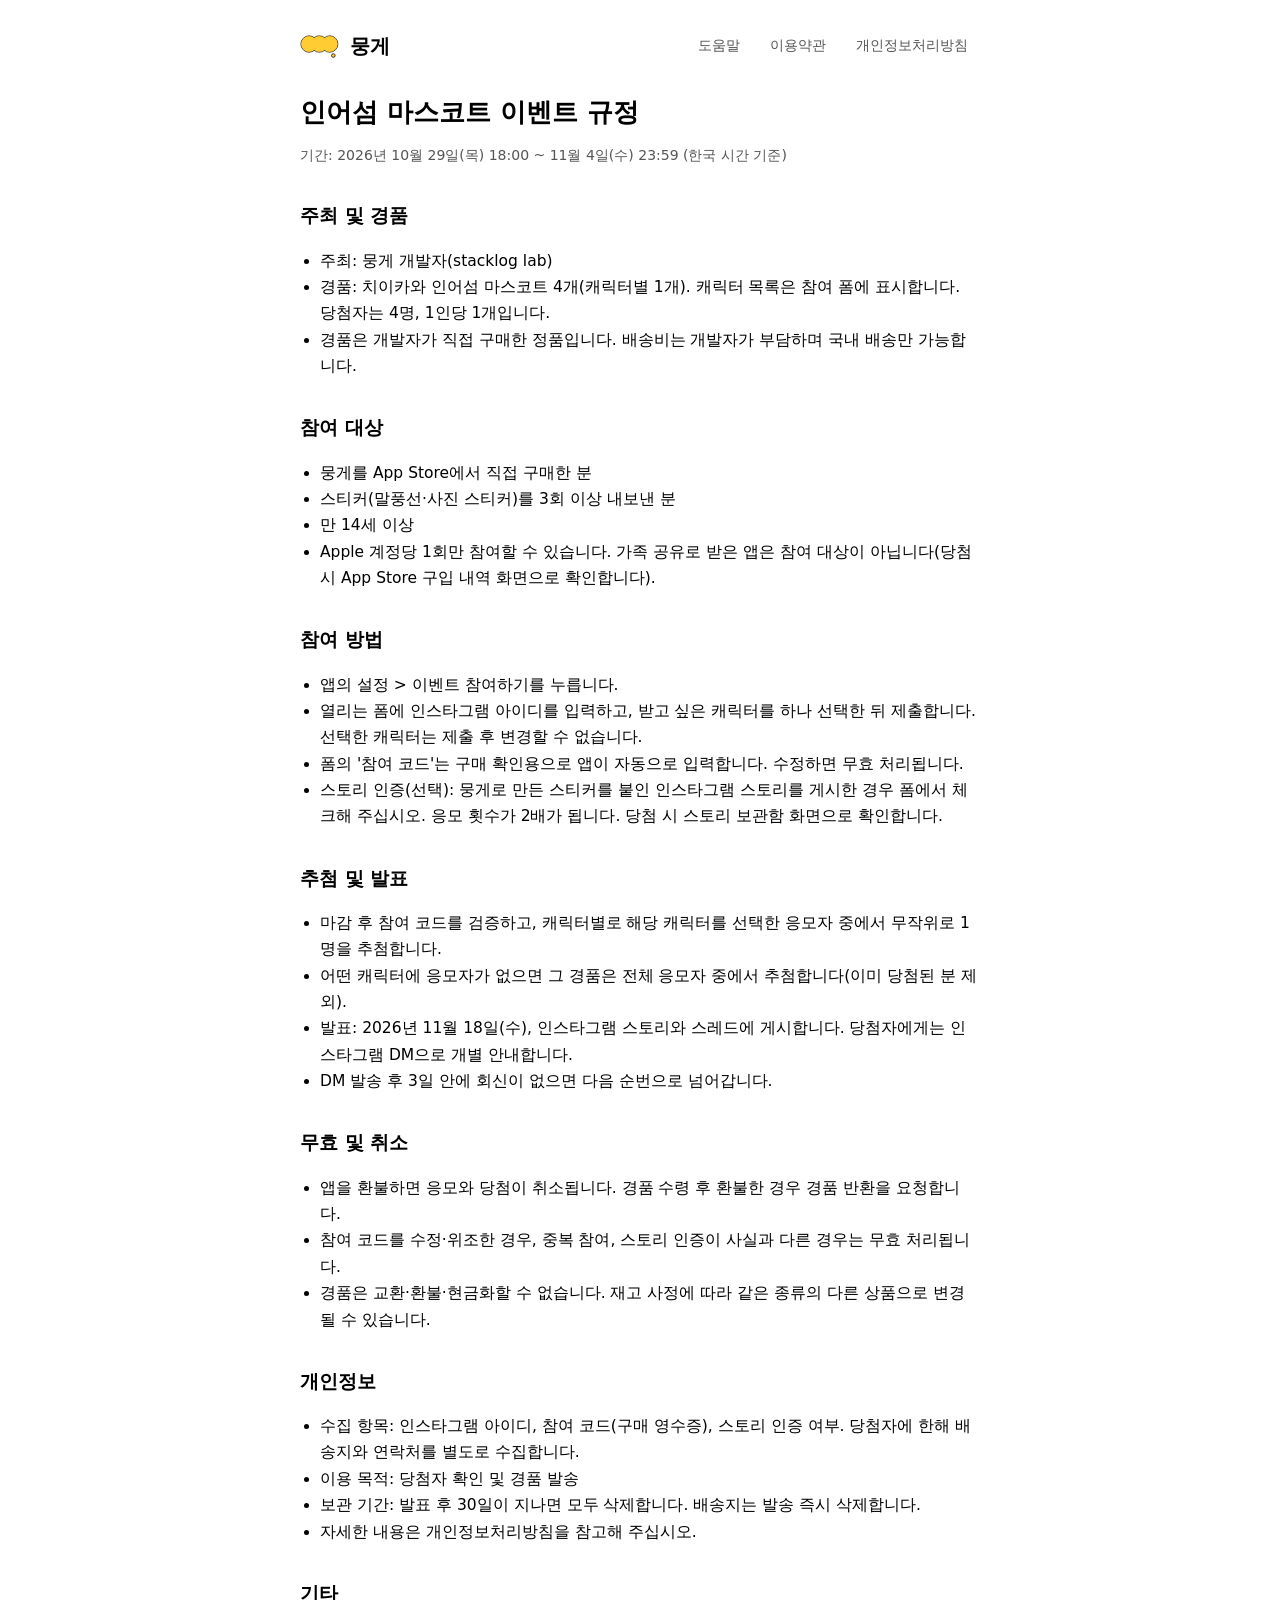
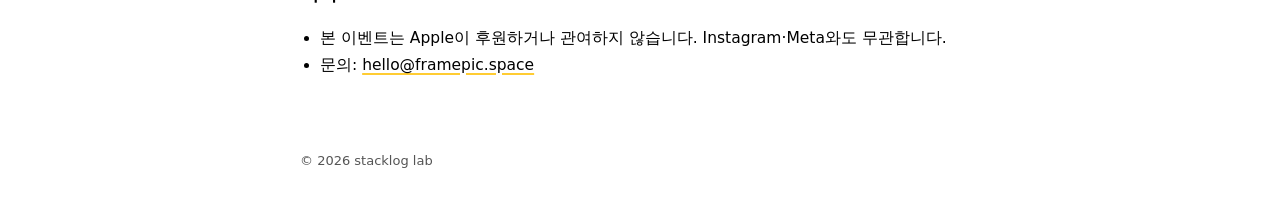
==== event.html @ c493ac80 "Event: rules page + event.json (2026-10-29 – 11-04); privacy policy effective 2026-10-20 (event entr" ====
<!doctype html>
<html lang="ko"><head><meta charset="utf-8"><meta name="viewport" content="width=device-width,initial-scale=1">
<title>인어섬 마스코트 이벤트 규정</title><link rel="stylesheet" href="style.css"></head>
<body><header><a class="brand" href="index.html"><svg viewBox="0 0 132 81" aria-hidden="true"><g fill="#FFCC33" stroke="#000000" stroke-width="2.4"><circle cx="30" cy="34" r="27"/><circle cx="64" cy="34" r="27"/><circle cx="98" cy="34" r="27"/><circle cx="110" cy="72" r="6"/></g><g fill="#FFCC33"><circle cx="30" cy="34" r="25.8"/><circle cx="64" cy="34" r="25.8"/><circle cx="98" cy="34" r="25.8"/></g></svg>뭉게</a><nav><a href="index.html">도움말</a><a href="terms.html">이용약관</a><a href="privacy.html">개인정보처리방침</a></nav></header>
<main><h1>인어섬 마스코트 이벤트 규정</h1>
<p class="date">기간: 2026년 10월 29일(목) 18:00 ~ 11월 4일(수) 23:59 (한국 시간 기준)</p>
<h2>주최 및 경품</h2>
<ul>
<li>주최: 뭉게 개발자(stacklog lab)</li>
<li>경품: 치이카와 인어섬 마스코트 4개(캐릭터별 1개). 캐릭터 목록은 참여 폼에 표시합니다. 당첨자는 4명, 1인당 1개입니다.</li>
<li>경품은 개발자가 직접 구매한 정품입니다. 배송비는 개발자가 부담하며 국내 배송만 가능합니다.</li>
</ul>
<h2>참여 대상</h2>
<ul>
<li>뭉게를 App Store에서 직접 구매한 분</li>
<li>스티커(말풍선·사진 스티커)를 3회 이상 내보낸 분</li>
<li>만 14세 이상</li>
<li>Apple 계정당 1회만 참여할 수 있습니다. 가족 공유로 받은 앱은 참여 대상이 아닙니다(당첨 시 App Store 구입 내역 화면으로 확인합니다).</li>
</ul>
<h2>참여 방법</h2>
<ul>
<li>앱의 설정 &gt; 이벤트 참여하기를 누릅니다.</li>
<li>열리는 폼에 인스타그램 아이디를 입력하고, 받고 싶은 캐릭터를 하나 선택한 뒤 제출합니다. 선택한 캐릭터는 제출 후 변경할 수 없습니다.</li>
<li>폼의 &#x27;참여 코드&#x27;는 구매 확인용으로 앱이 자동으로 입력합니다. 수정하면 무효 처리됩니다.</li>
<li>스토리 인증(선택): 뭉게로 만든 스티커를 붙인 인스타그램 스토리를 게시한 경우 폼에서 체크해 주십시오. 응모 횟수가 2배가 됩니다. 당첨 시 스토리 보관함 화면으로 확인합니다.</li>
</ul>
<h2>추첨 및 발표</h2>
<ul>
<li>마감 후 참여 코드를 검증하고, 캐릭터별로 해당 캐릭터를 선택한 응모자 중에서 무작위로 1명을 추첨합니다.</li>
<li>어떤 캐릭터에 응모자가 없으면 그 경품은 전체 응모자 중에서 추첨합니다(이미 당첨된 분 제외).</li>
<li>발표: 2026년 11월 18일(수), 인스타그램 스토리와 스레드에 게시합니다. 당첨자에게는 인스타그램 DM으로 개별 안내합니다.</li>
<li>DM 발송 후 3일 안에 회신이 없으면 다음 순번으로 넘어갑니다.</li>
</ul>
<h2>무효 및 취소</h2>
<ul>
<li>앱을 환불하면 응모와 당첨이 취소됩니다. 경품 수령 후 환불한 경우 경품 반환을 요청합니다.</li>
<li>참여 코드를 수정·위조한 경우, 중복 참여, 스토리 인증이 사실과 다른 경우는 무효 처리됩니다.</li>
<li>경품은 교환·환불·현금화할 수 없습니다. 재고 사정에 따라 같은 종류의 다른 상품으로 변경될 수 있습니다.</li>
</ul>
<h2>개인정보</h2>
<ul>
<li>수집 항목: 인스타그램 아이디, 참여 코드(구매 영수증), 스토리 인증 여부. 당첨자에 한해 배송지와 연락처를 별도로 수집합니다.</li>
<li>이용 목적: 당첨자 확인 및 경품 발송</li>
<li>보관 기간: 발표 후 30일이 지나면 모두 삭제합니다. 배송지는 발송 즉시 삭제합니다.</li>
<li>자세한 내용은 개인정보처리방침을 참고해 주십시오.</li>
</ul>
<h2>기타</h2>
<ul>
<li>본 이벤트는 Apple이 후원하거나 관여하지 않습니다. Instagram·Meta와도 무관합니다.</li>
<li>문의: <a href="mailto:hello@framepic.space">hello@framepic.space</a></li>
</ul></main><footer>© 2026 stacklog lab</footer></body></html>
---- style.css ----
:root{--bg:#FFFFFF;--card:#FFFFFF;--ink:#000000;--muted:#555555;--line:rgba(0,0,0,.10);--accent:#FFCC33;--accent-ink:#000000;color-scheme:light;
--font:-apple-system,BlinkMacSystemFont,"Apple SD Gothic Neo","Pretendard","Noto Sans KR",system-ui,sans-serif}
*{box-sizing:border-box}body{margin:0;background:var(--bg);color:var(--ink);font-family:var(--font);line-height:1.7;-webkit-text-size-adjust:100%}
header{max-width:720px;margin:0 auto;padding:28px 20px 8px;display:flex;align-items:center;gap:12px;flex-wrap:wrap}
.brand{display:flex;align-items:center;gap:10px;font-weight:800;font-size:20px;color:var(--ink);text-decoration:none}
.brand svg{width:40px;height:26px}
nav{margin-left:auto;display:flex;gap:6px;flex-wrap:wrap}
nav a{padding:6px 12px;border-radius:999px;color:var(--muted);text-decoration:none;font-size:14px}
nav a[aria-current]{background:var(--accent);color:var(--accent-ink);font-weight:700}
main{max-width:720px;margin:0 auto;padding:8px 20px 56px}
h1{font-size:26px;line-height:1.3;margin:16px 0 8px}h2{font-size:19px;margin:32px 0 8px}h3{font-size:16px;margin:22px 0 4px}
p,li{font-size:15.5px}ul{padding-left:20px}.date{color:var(--muted);font-size:14px}
section.qa h3{padding-top:14px;border-top:1px solid var(--line)}
a{color:inherit;text-decoration-color:var(--accent);text-decoration-thickness:2px;text-underline-offset:3px}
footer{max-width:720px;margin:0 auto;padding:0 20px 40px;color:var(--muted);font-size:13px}
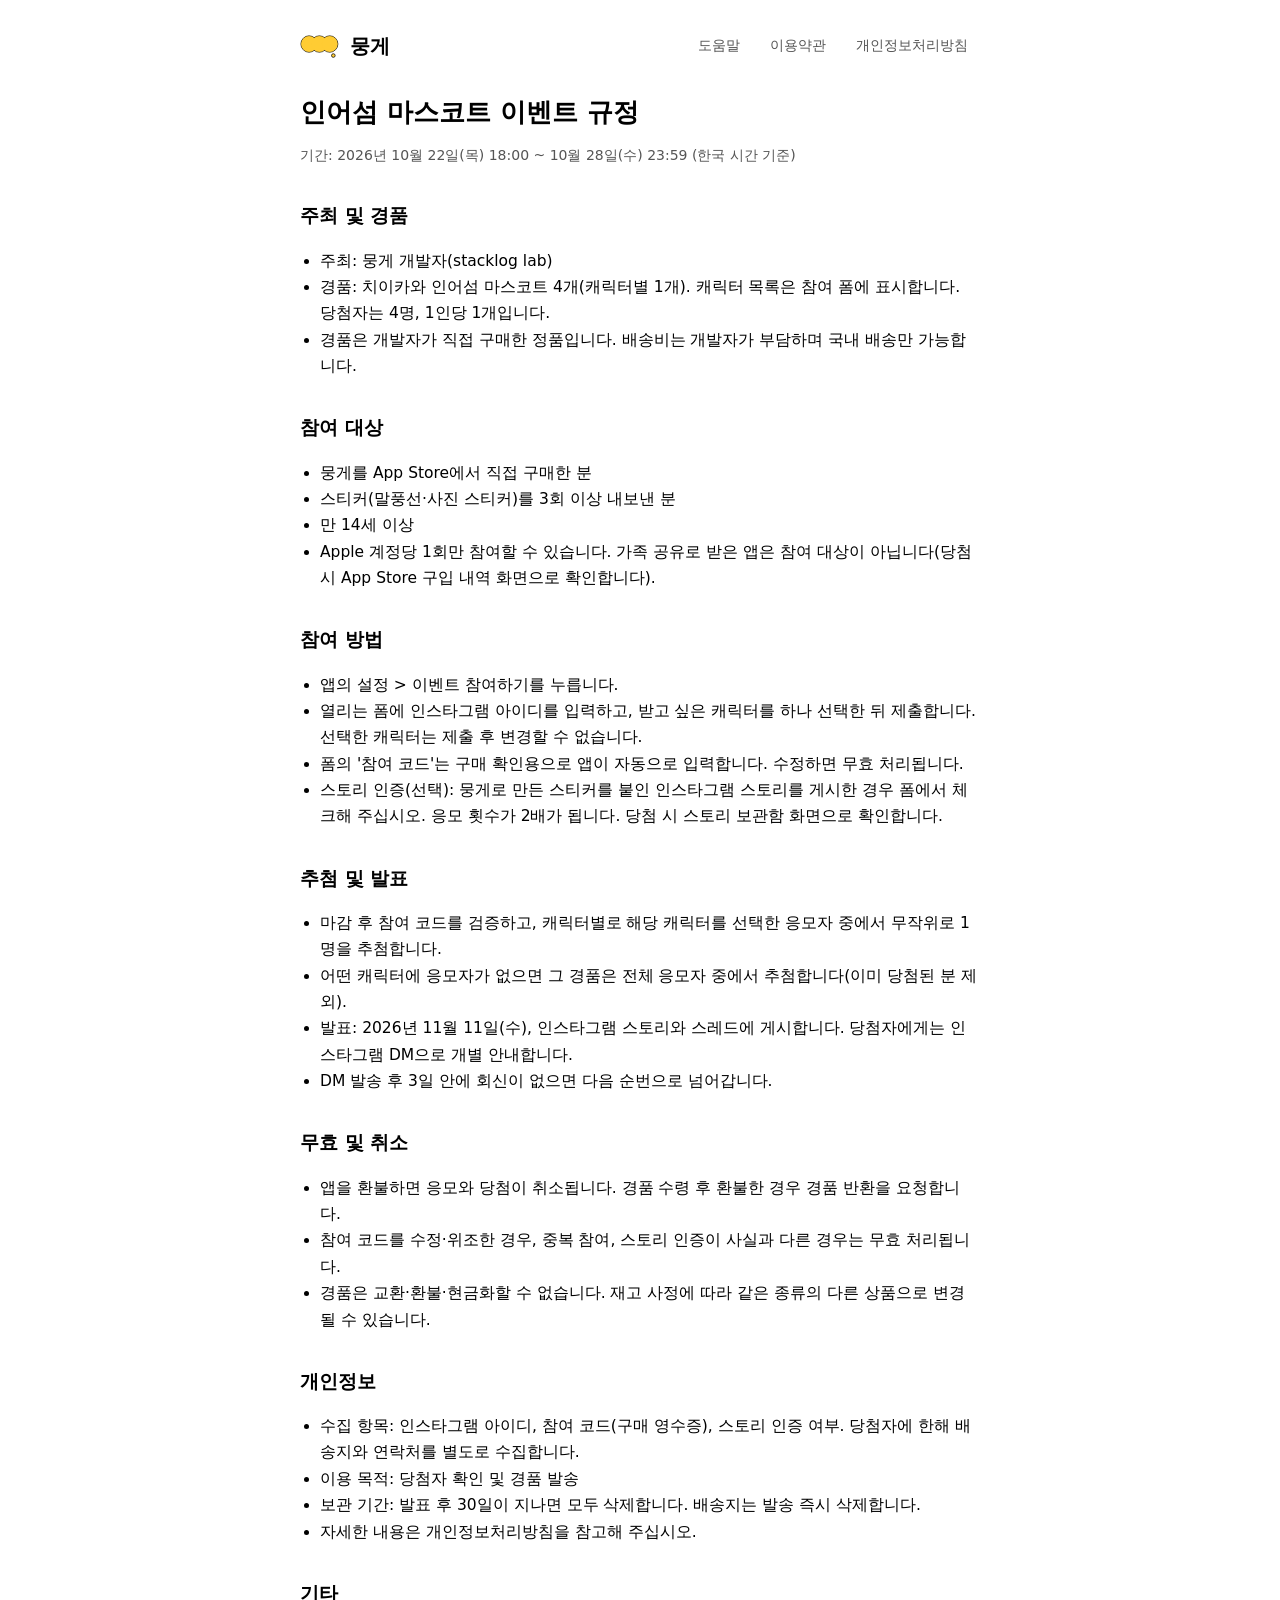
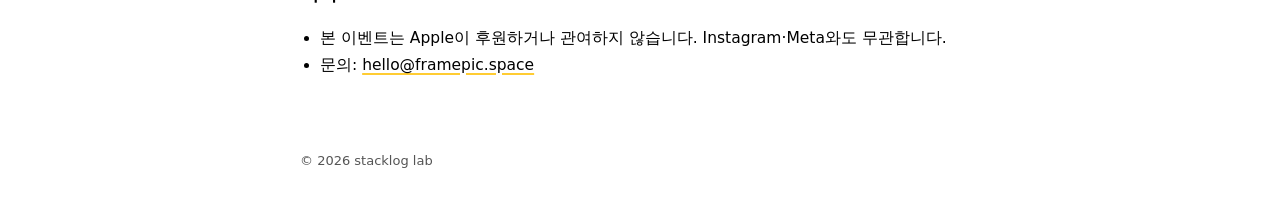
==== commit a6629db0: "Event dates: 2026-10-22 18:00 – 10-28 23:59 KST, announce 11-11" ====
--- a/event.html
+++ b/event.html
@@ -3,7 +3,7 @@
 <title>인어섬 마스코트 이벤트 규정</title><link rel="stylesheet" href="style.css"></head>
 <body><header><a class="brand" href="index.html"><svg viewBox="0 0 132 81" aria-hidden="true"><g fill="#FFCC33" stroke="#000000" stroke-width="2.4"><circle cx="30" cy="34" r="27"/><circle cx="64" cy="34" r="27"/><circle cx="98" cy="34" r="27"/><circle cx="110" cy="72" r="6"/></g><g fill="#FFCC33"><circle cx="30" cy="34" r="25.8"/><circle cx="64" cy="34" r="25.8"/><circle cx="98" cy="34" r="25.8"/></g></svg>뭉게</a><nav><a href="index.html">도움말</a><a href="terms.html">이용약관</a><a href="privacy.html">개인정보처리방침</a></nav></header>
 <main><h1>인어섬 마스코트 이벤트 규정</h1>
-<p class="date">기간: 2026년 10월 29일(목) 18:00 ~ 11월 4일(수) 23:59 (한국 시간 기준)</p>
+<p class="date">기간: 2026년 10월 22일(목) 18:00 ~ 10월 28일(수) 23:59 (한국 시간 기준)</p>
 <h2>주최 및 경품</h2>
 <ul>
 <li>주최: 뭉게 개발자(stacklog lab)</li>
@@ -28,7 +28,7 @@
 <ul>
 <li>마감 후 참여 코드를 검증하고, 캐릭터별로 해당 캐릭터를 선택한 응모자 중에서 무작위로 1명을 추첨합니다.</li>
 <li>어떤 캐릭터에 응모자가 없으면 그 경품은 전체 응모자 중에서 추첨합니다(이미 당첨된 분 제외).</li>
-<li>발표: 2026년 11월 18일(수), 인스타그램 스토리와 스레드에 게시합니다. 당첨자에게는 인스타그램 DM으로 개별 안내합니다.</li>
+<li>발표: 2026년 11월 11일(수), 인스타그램 스토리와 스레드에 게시합니다. 당첨자에게는 인스타그램 DM으로 개별 안내합니다.</li>
 <li>DM 발송 후 3일 안에 회신이 없으면 다음 순번으로 넘어갑니다.</li>
 </ul>
 <h2>무효 및 취소</h2>
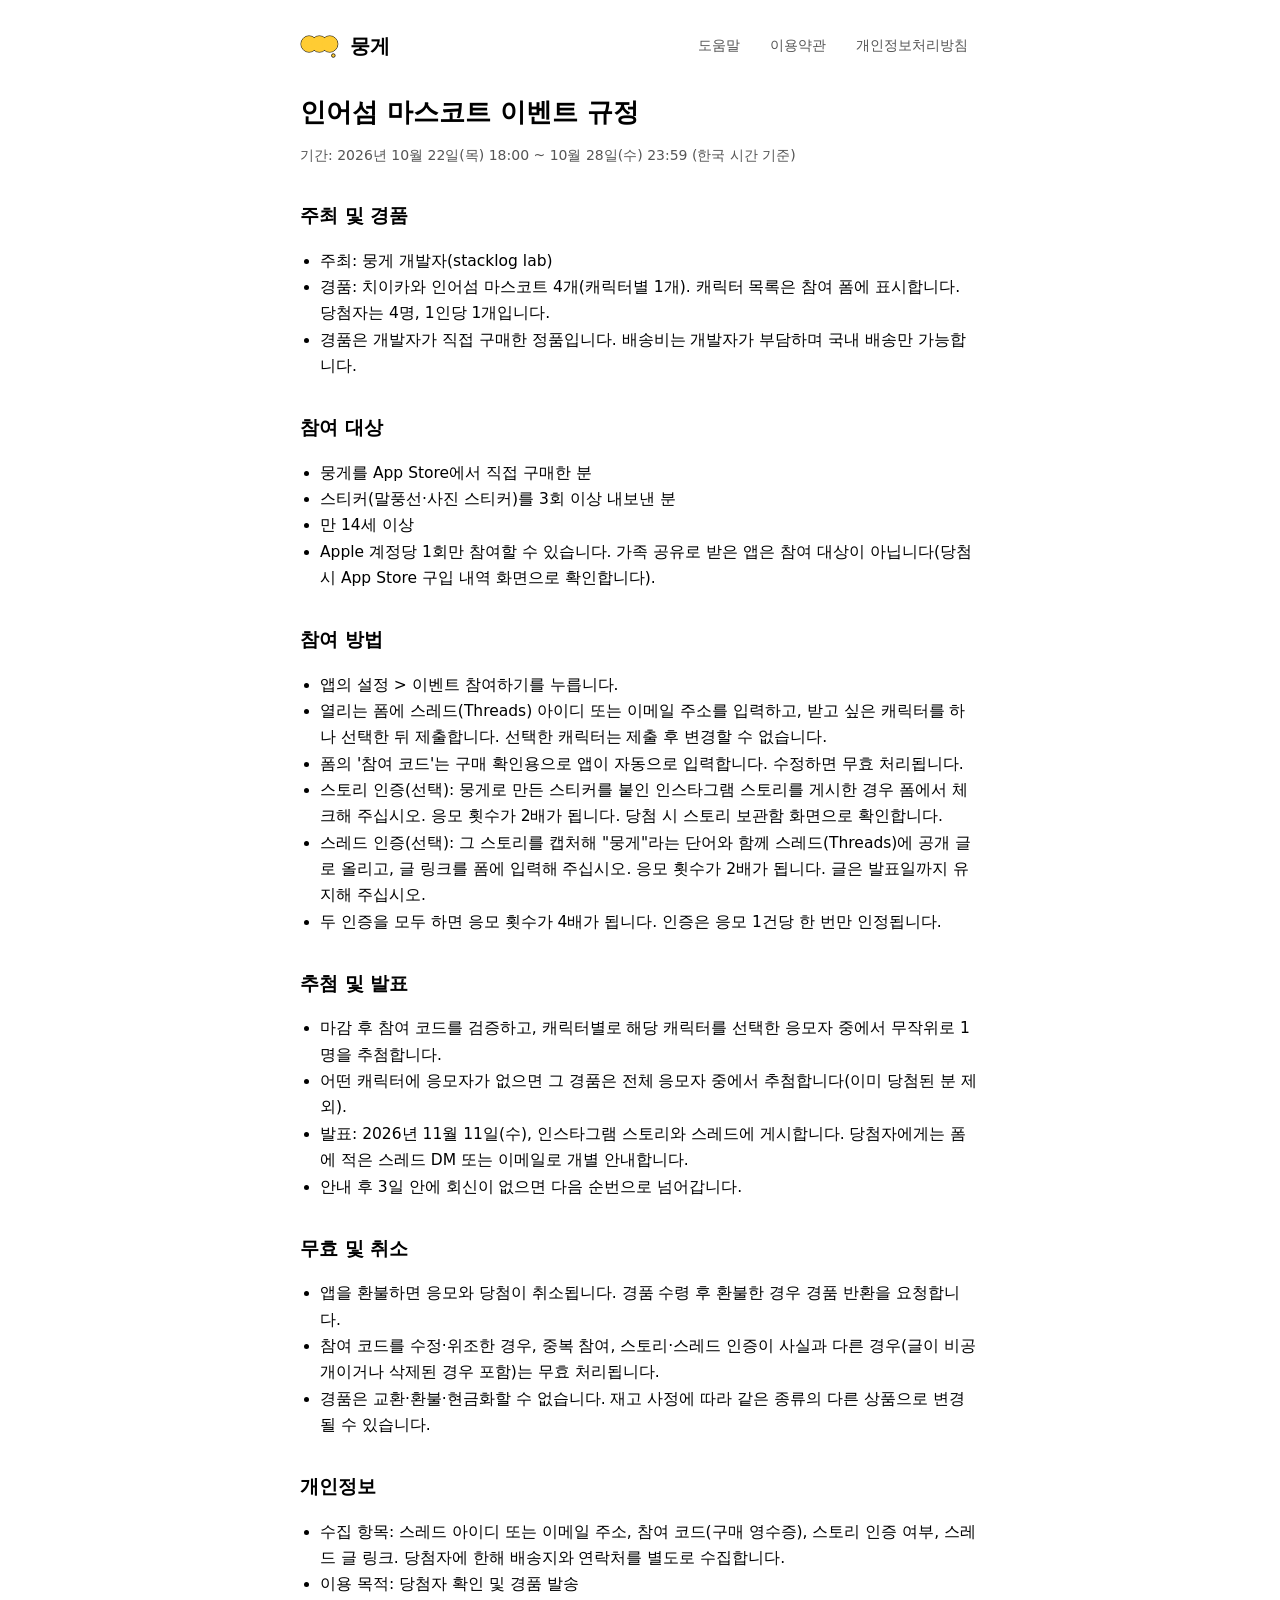
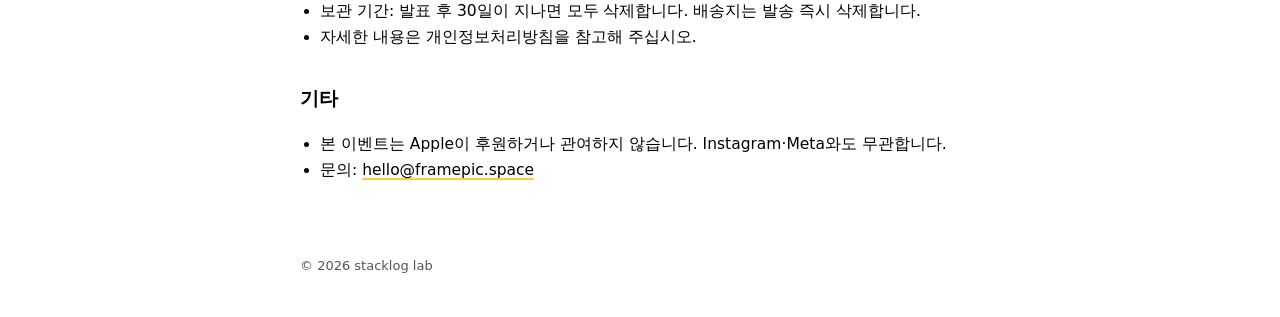
==== commit 200dcbf8: "Event rules: Threads post link doubles entries (x4 with story); handle field is Threads ID or email" ====
--- a/event.html
+++ b/event.html
@@ -20,26 +20,28 @@
 <h2>참여 방법</h2>
 <ul>
 <li>앱의 설정 &gt; 이벤트 참여하기를 누릅니다.</li>
-<li>열리는 폼에 인스타그램 아이디를 입력하고, 받고 싶은 캐릭터를 하나 선택한 뒤 제출합니다. 선택한 캐릭터는 제출 후 변경할 수 없습니다.</li>
+<li>열리는 폼에 스레드(Threads) 아이디 또는 이메일 주소를 입력하고, 받고 싶은 캐릭터를 하나 선택한 뒤 제출합니다. 선택한 캐릭터는 제출 후 변경할 수 없습니다.</li>
 <li>폼의 &#x27;참여 코드&#x27;는 구매 확인용으로 앱이 자동으로 입력합니다. 수정하면 무효 처리됩니다.</li>
 <li>스토리 인증(선택): 뭉게로 만든 스티커를 붙인 인스타그램 스토리를 게시한 경우 폼에서 체크해 주십시오. 응모 횟수가 2배가 됩니다. 당첨 시 스토리 보관함 화면으로 확인합니다.</li>
+<li>스레드 인증(선택): 그 스토리를 캡처해 &quot;뭉게&quot;라는 단어와 함께 스레드(Threads)에 공개 글로 올리고, 글 링크를 폼에 입력해 주십시오. 응모 횟수가 2배가 됩니다. 글은 발표일까지 유지해 주십시오.</li>
+<li>두 인증을 모두 하면 응모 횟수가 4배가 됩니다. 인증은 응모 1건당 한 번만 인정됩니다.</li>
 </ul>
 <h2>추첨 및 발표</h2>
 <ul>
 <li>마감 후 참여 코드를 검증하고, 캐릭터별로 해당 캐릭터를 선택한 응모자 중에서 무작위로 1명을 추첨합니다.</li>
 <li>어떤 캐릭터에 응모자가 없으면 그 경품은 전체 응모자 중에서 추첨합니다(이미 당첨된 분 제외).</li>
-<li>발표: 2026년 11월 11일(수), 인스타그램 스토리와 스레드에 게시합니다. 당첨자에게는 인스타그램 DM으로 개별 안내합니다.</li>
-<li>DM 발송 후 3일 안에 회신이 없으면 다음 순번으로 넘어갑니다.</li>
+<li>발표: 2026년 11월 11일(수), 인스타그램 스토리와 스레드에 게시합니다. 당첨자에게는 폼에 적은 스레드 DM 또는 이메일로 개별 안내합니다.</li>
+<li>안내 후 3일 안에 회신이 없으면 다음 순번으로 넘어갑니다.</li>
 </ul>
 <h2>무효 및 취소</h2>
 <ul>
 <li>앱을 환불하면 응모와 당첨이 취소됩니다. 경품 수령 후 환불한 경우 경품 반환을 요청합니다.</li>
-<li>참여 코드를 수정·위조한 경우, 중복 참여, 스토리 인증이 사실과 다른 경우는 무효 처리됩니다.</li>
+<li>참여 코드를 수정·위조한 경우, 중복 참여, 스토리·스레드 인증이 사실과 다른 경우(글이 비공개이거나 삭제된 경우 포함)는 무효 처리됩니다.</li>
 <li>경품은 교환·환불·현금화할 수 없습니다. 재고 사정에 따라 같은 종류의 다른 상품으로 변경될 수 있습니다.</li>
 </ul>
 <h2>개인정보</h2>
 <ul>
-<li>수집 항목: 인스타그램 아이디, 참여 코드(구매 영수증), 스토리 인증 여부. 당첨자에 한해 배송지와 연락처를 별도로 수집합니다.</li>
+<li>수집 항목: 스레드 아이디 또는 이메일 주소, 참여 코드(구매 영수증), 스토리 인증 여부, 스레드 글 링크. 당첨자에 한해 배송지와 연락처를 별도로 수집합니다.</li>
 <li>이용 목적: 당첨자 확인 및 경품 발송</li>
 <li>보관 기간: 발표 후 30일이 지나면 모두 삭제합니다. 배송지는 발송 즉시 삭제합니다.</li>
 <li>자세한 내용은 개인정보처리방침을 참고해 주십시오.</li>
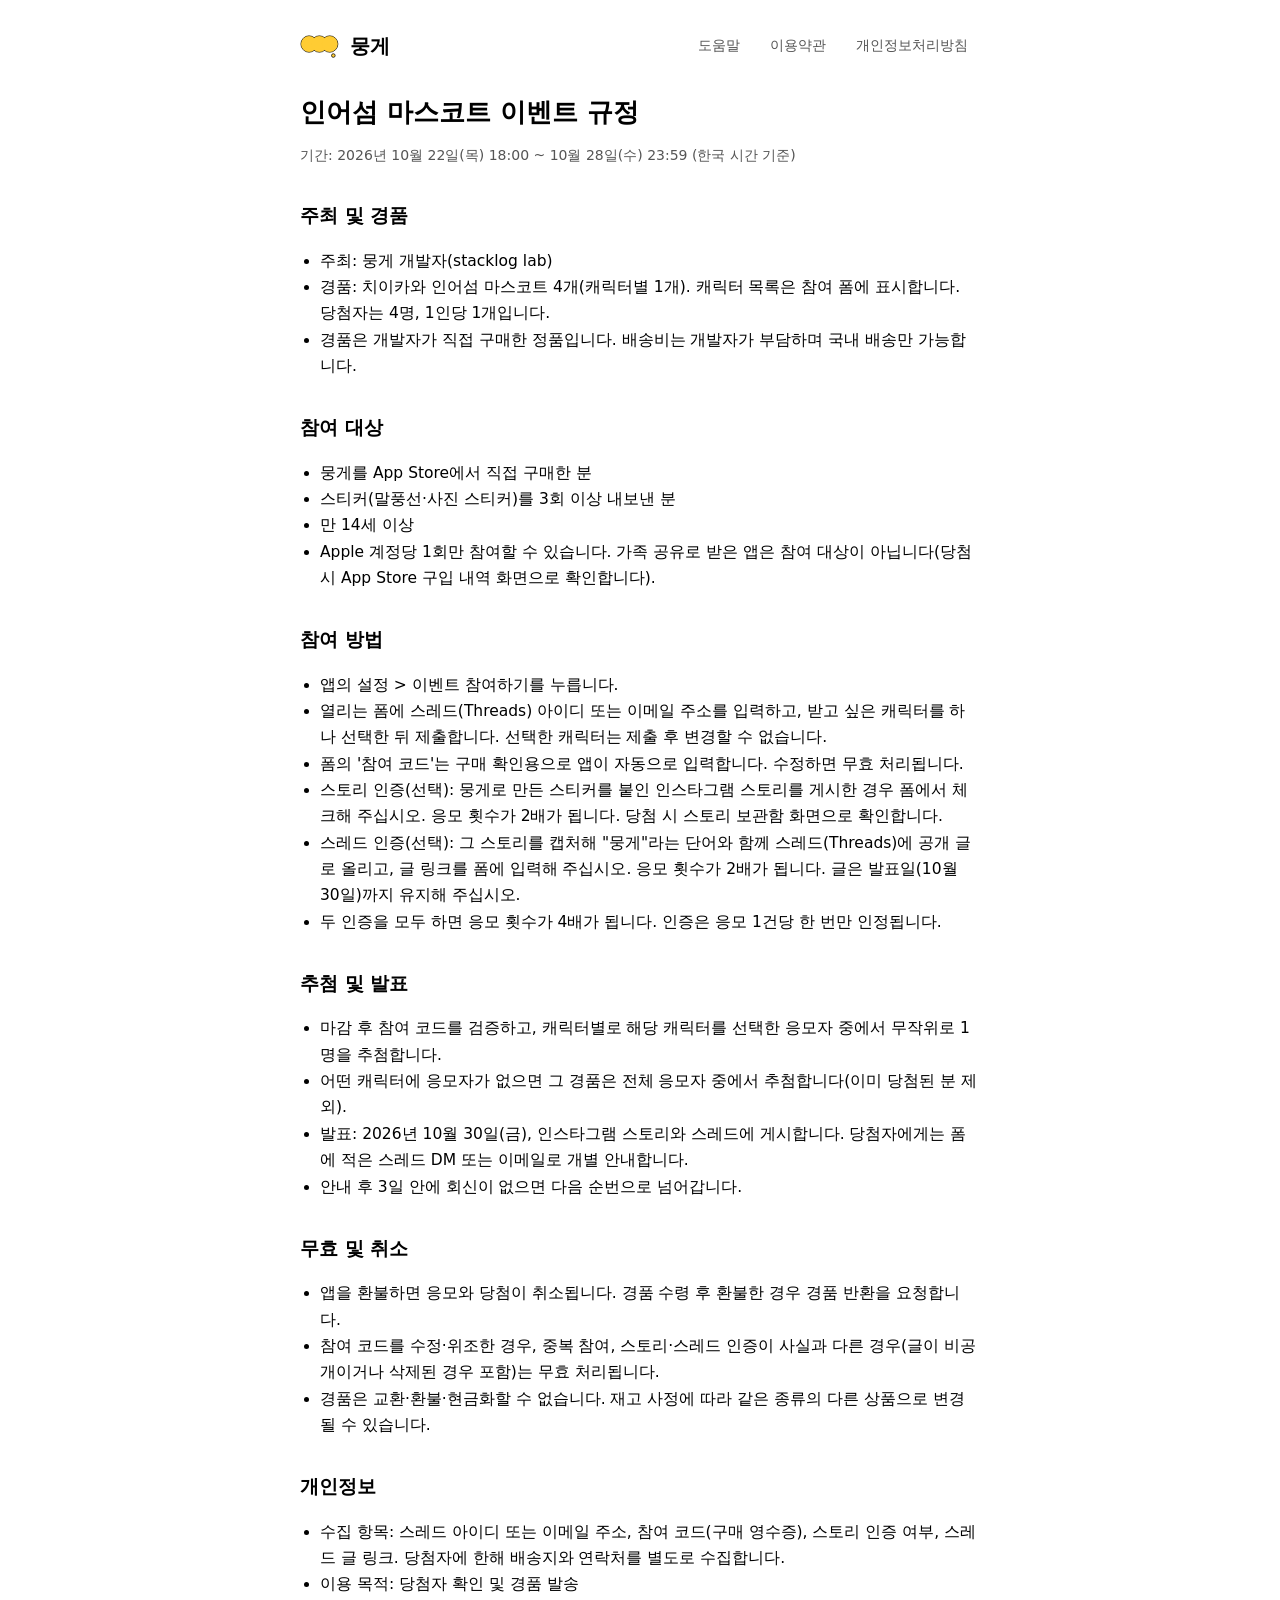
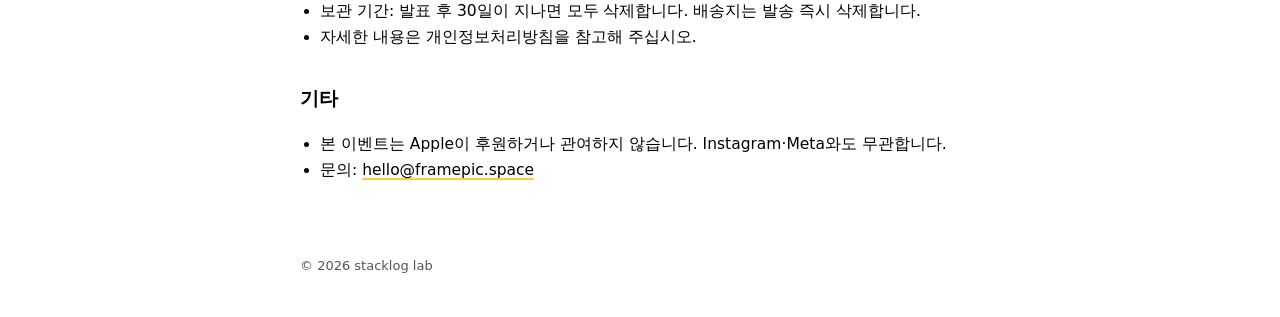
==== commit e31afd60: "Event rules: announcement moved to 2026-10-30" ====
--- a/event.html
+++ b/event.html
@@ -23,14 +23,14 @@
 <li>열리는 폼에 스레드(Threads) 아이디 또는 이메일 주소를 입력하고, 받고 싶은 캐릭터를 하나 선택한 뒤 제출합니다. 선택한 캐릭터는 제출 후 변경할 수 없습니다.</li>
 <li>폼의 &#x27;참여 코드&#x27;는 구매 확인용으로 앱이 자동으로 입력합니다. 수정하면 무효 처리됩니다.</li>
 <li>스토리 인증(선택): 뭉게로 만든 스티커를 붙인 인스타그램 스토리를 게시한 경우 폼에서 체크해 주십시오. 응모 횟수가 2배가 됩니다. 당첨 시 스토리 보관함 화면으로 확인합니다.</li>
-<li>스레드 인증(선택): 그 스토리를 캡처해 &quot;뭉게&quot;라는 단어와 함께 스레드(Threads)에 공개 글로 올리고, 글 링크를 폼에 입력해 주십시오. 응모 횟수가 2배가 됩니다. 글은 발표일까지 유지해 주십시오.</li>
+<li>스레드 인증(선택): 그 스토리를 캡처해 &quot;뭉게&quot;라는 단어와 함께 스레드(Threads)에 공개 글로 올리고, 글 링크를 폼에 입력해 주십시오. 응모 횟수가 2배가 됩니다. 글은 발표일(10월 30일)까지 유지해 주십시오.</li>
 <li>두 인증을 모두 하면 응모 횟수가 4배가 됩니다. 인증은 응모 1건당 한 번만 인정됩니다.</li>
 </ul>
 <h2>추첨 및 발표</h2>
 <ul>
 <li>마감 후 참여 코드를 검증하고, 캐릭터별로 해당 캐릭터를 선택한 응모자 중에서 무작위로 1명을 추첨합니다.</li>
 <li>어떤 캐릭터에 응모자가 없으면 그 경품은 전체 응모자 중에서 추첨합니다(이미 당첨된 분 제외).</li>
-<li>발표: 2026년 11월 11일(수), 인스타그램 스토리와 스레드에 게시합니다. 당첨자에게는 폼에 적은 스레드 DM 또는 이메일로 개별 안내합니다.</li>
+<li>발표: 2026년 10월 30일(금), 인스타그램 스토리와 스레드에 게시합니다. 당첨자에게는 폼에 적은 스레드 DM 또는 이메일로 개별 안내합니다.</li>
 <li>안내 후 3일 안에 회신이 없으면 다음 순번으로 넘어갑니다.</li>
 </ul>
 <h2>무효 및 취소</h2>
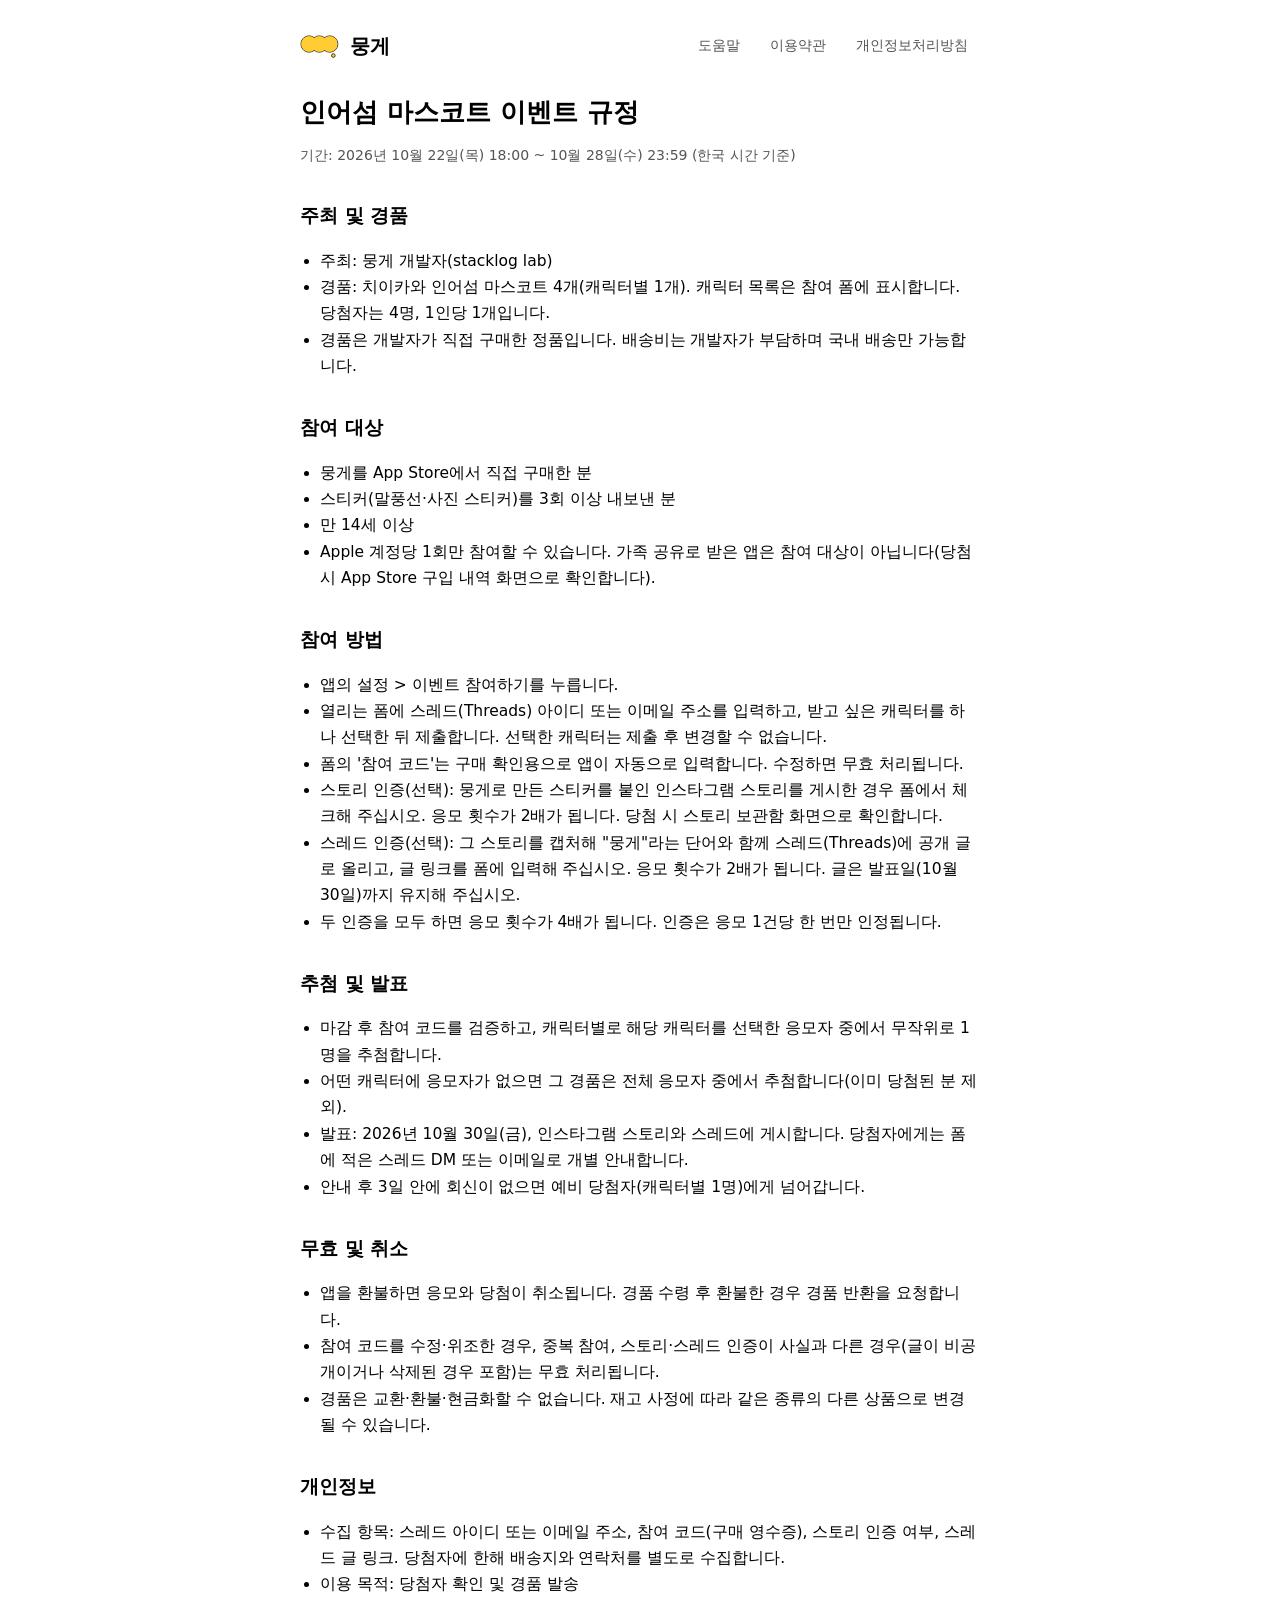
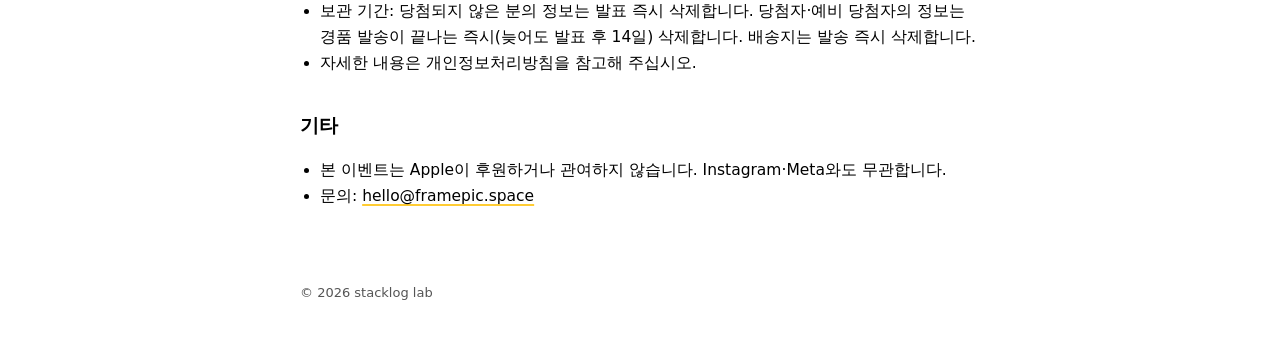
==== commit 77a9d1e4: "Event: one reserve per character; data deleted on announcement / after shipping; privacy effective 2" ====
--- a/event.html
+++ b/event.html
@@ -31,7 +31,7 @@
 <li>마감 후 참여 코드를 검증하고, 캐릭터별로 해당 캐릭터를 선택한 응모자 중에서 무작위로 1명을 추첨합니다.</li>
 <li>어떤 캐릭터에 응모자가 없으면 그 경품은 전체 응모자 중에서 추첨합니다(이미 당첨된 분 제외).</li>
 <li>발표: 2026년 10월 30일(금), 인스타그램 스토리와 스레드에 게시합니다. 당첨자에게는 폼에 적은 스레드 DM 또는 이메일로 개별 안내합니다.</li>
-<li>안내 후 3일 안에 회신이 없으면 다음 순번으로 넘어갑니다.</li>
+<li>안내 후 3일 안에 회신이 없으면 예비 당첨자(캐릭터별 1명)에게 넘어갑니다.</li>
 </ul>
 <h2>무효 및 취소</h2>
 <ul>
@@ -43,7 +43,7 @@
 <ul>
 <li>수집 항목: 스레드 아이디 또는 이메일 주소, 참여 코드(구매 영수증), 스토리 인증 여부, 스레드 글 링크. 당첨자에 한해 배송지와 연락처를 별도로 수집합니다.</li>
 <li>이용 목적: 당첨자 확인 및 경품 발송</li>
-<li>보관 기간: 발표 후 30일이 지나면 모두 삭제합니다. 배송지는 발송 즉시 삭제합니다.</li>
+<li>보관 기간: 당첨되지 않은 분의 정보는 발표 즉시 삭제합니다. 당첨자·예비 당첨자의 정보는 경품 발송이 끝나는 즉시(늦어도 발표 후 14일) 삭제합니다. 배송지는 발송 즉시 삭제합니다.</li>
 <li>자세한 내용은 개인정보처리방침을 참고해 주십시오.</li>
 </ul>
 <h2>기타</h2>
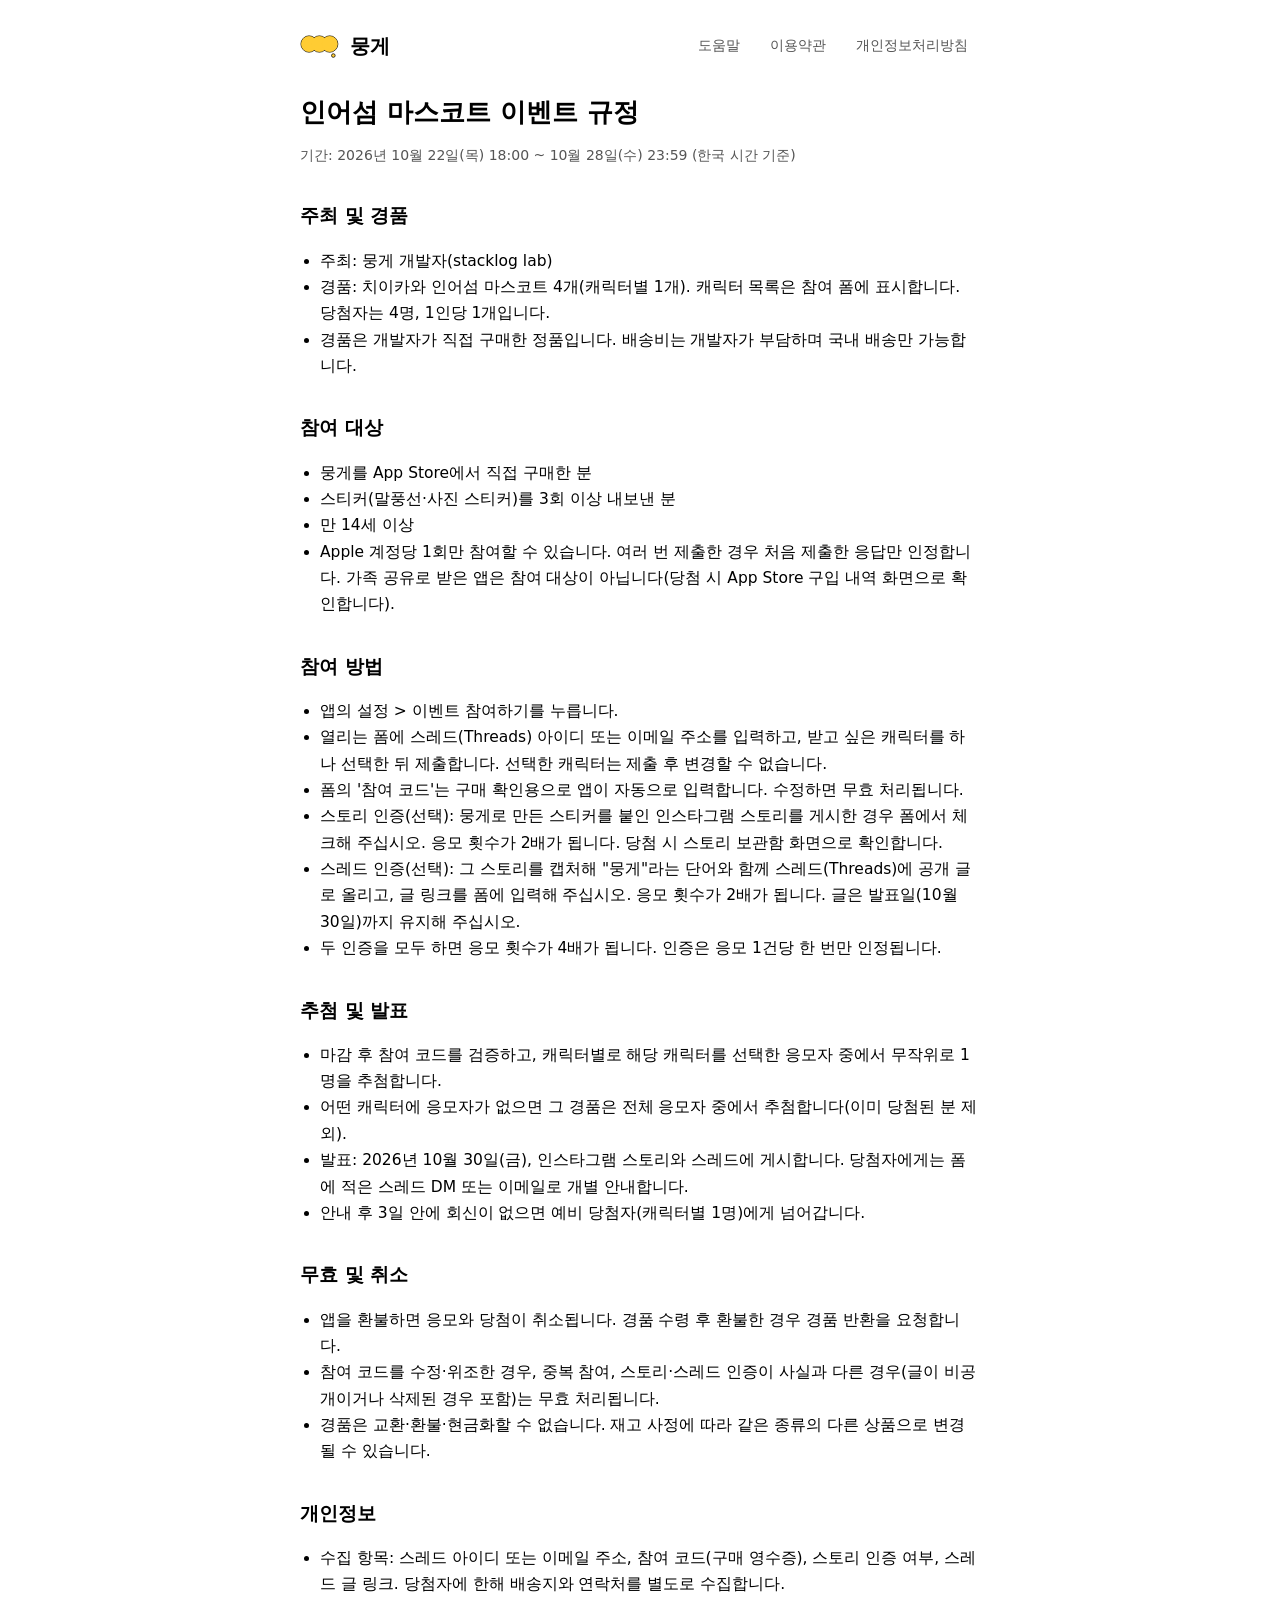
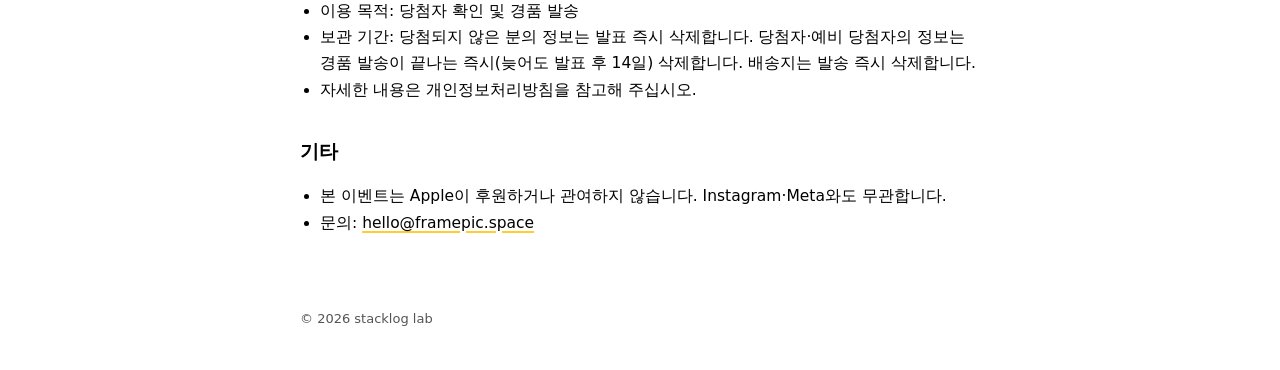
==== commit 10af00e6: "Event rules: duplicate submissions keep only the first response" ====
--- a/event.html
+++ b/event.html
@@ -15,7 +15,7 @@
 <li>뭉게를 App Store에서 직접 구매한 분</li>
 <li>스티커(말풍선·사진 스티커)를 3회 이상 내보낸 분</li>
 <li>만 14세 이상</li>
-<li>Apple 계정당 1회만 참여할 수 있습니다. 가족 공유로 받은 앱은 참여 대상이 아닙니다(당첨 시 App Store 구입 내역 화면으로 확인합니다).</li>
+<li>Apple 계정당 1회만 참여할 수 있습니다. 여러 번 제출한 경우 처음 제출한 응답만 인정합니다. 가족 공유로 받은 앱은 참여 대상이 아닙니다(당첨 시 App Store 구입 내역 화면으로 확인합니다).</li>
 </ul>
 <h2>참여 방법</h2>
 <ul>
